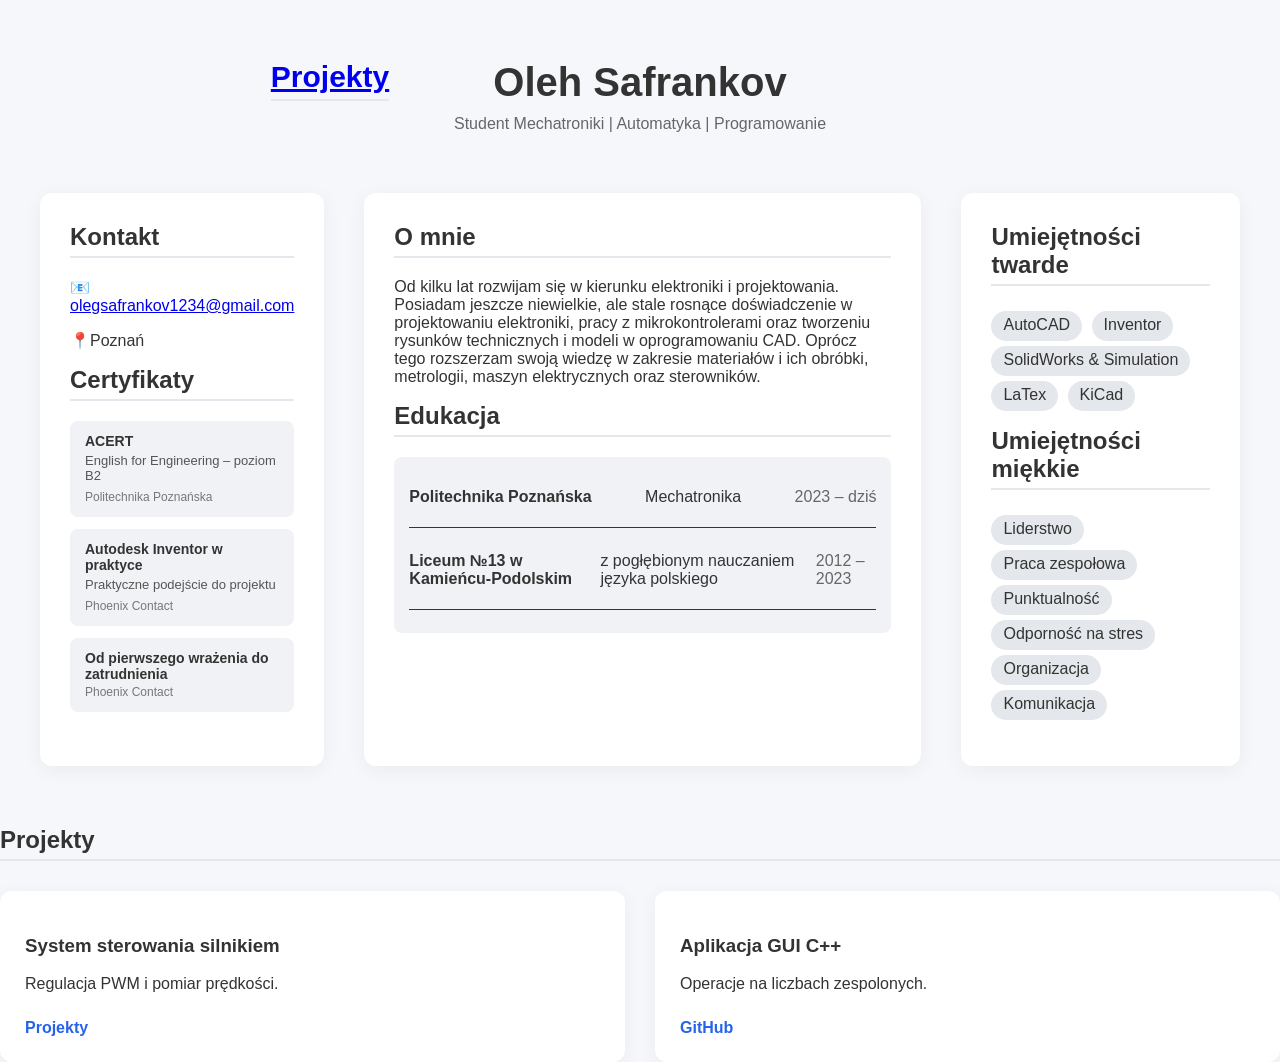
==== index.html @ 41543ead "update" ====
<!DOCTYPE html>
<html lang="pl">
<head>
    <meta charset="UTF-8">
    <title>CV - Oleh Safrankov</title>
    <meta name="viewport" content="width=device-width, initial-scale=1.0">
    <link rel="stylesheet" href="css/style.css">
</head>
<body>

<header class="top-header">
    <h2><a href="#projekty">Projekty</a></h2>
    <div class="top-header-main">
        <h1>Oleh Safrankov</h1>
     <p>Student Mechatroniki | Automatyka | Programowanie</p>

    </div>   
</header>

<section class="main-grid">

    <div class="left">
        <h2>Kontakt</h2>
        <p>📧 <a href="mailto:olegsafrankov1234@gmail.com">olegsafrankov1234@gmail.com</a></p>
        <p>📍Poznań</p>
        <h2>Certyfikaty</h2>

                <div class="cert-list">

    <div class="cert">
        <strong>ACERT</strong>
        <p>English for Engineering – poziom B2</p>
        <span>Politechnika Poznańska</span>
    </div>

    <div class="cert">
        <strong>Autodesk Inventor w praktyce</strong>
        <p>Praktyczne podejście do projektu</p>
        <span>Phoenix Contact</span>
    </div>

    <div class="cert">
        <strong>Od pierwszego wrażenia do zatrudnienia</strong>
        <span>Phoenix Contact</span>
    </div>

</div>

    </div>

    <div class="center">
        <h2>O mnie</h2>
        <p>
        Od kilku lat rozwijam się w kierunku elektroniki i projektowania. 
        Posiadam jeszcze niewielkie, ale stale rosnące doświadczenie w projektowaniu elektroniki, 
        pracy z mikrokontrolerami oraz tworzeniu rysunków technicznych i modeli w oprogramowaniu CAD. 
        Oprócz tego rozszerzam swoją wiedzę w zakresie materiałów i ich obróbki, 
        metrologii, maszyn elektrycznych oraz sterowników.
        </p>

        <h2>Edukacja</h2>
        <div class="card">
<div class="edu-line">
    <p><strong>Politechnika Poznańska</strong></p>
    <span class="edu-name">Mechatronika</span>
    <span class="edu-date">2023 – dziś</span>
</div>

<div class="edu-line">
    <p><strong>Liceum №13 w Kamieńcu-Podolskim</strong></p>
    <span class="edu-name">z pogłębionym nauczaniem języka polskiego</span>
    <span class="edu-date">2012 – 2023</span>
</div>

        </div>
    </div>

    <div class="right">

        <h2>Umiejętności twarde</h2>
        <ul class="skills">
            <li>AutoCAD</li>
            <li>Inventor</li>
            <li>SolidWorks & Simulation</li>
            <li>LaTex</li>
            <li>KiCad</li>
        </ul>



        <h2>Umiejętności miękkie</h2>
        <ul class="skills">
            <li>Liderstwo</li>
            <li>Praca zespołowa</li>
            <li>Punktualność</li>
            <li>Odporność na stres</li>
            <li>Organizacja</li>
            <li>Komunikacja</li>
        </ul>
       

    </div>

</section>

<section id="projekty" class="projects">
    <h2>Projekty</h2>

    <div class="project-grid">
        <div class="project">
            <h3>System sterowania silnikiem</h3>
            <p>Regulacja PWM i pomiar prędkości.</p>
            <a href="projekty.html">Projekty</a>
        </div>

        <div class="project">
            <h3>Aplikacja GUI C++</h3>
            <p>Operacje na liczbach zespolonych.</p>
            <a href="#">GitHub</a>
        </div>
    </div>
</section>

</body>
</html>
---- css/style.css ----
body {
    margin: 0;
    font-family: 'Segoe UI', sans-serif;
    background: #f5f7fa;
    color: #333;
}

html {
    scroll-behavior: smooth;
}

/* HEADER */
.top-header {
    position: relative;
    max-width: 1200px;
    margin: 60px auto;
    padding: 0 20px;
}

.top-header-main {
    text-align: center;
}
.top-header h1 {
    margin: 0;
    font-size: 40px;
}
.top-header h2 {
    position: absolute;
    left: 25%;
    transform: translateX(-50%);
    margin: 0;
    font-size: 30px;
}
.top-header p {
    margin-top: 10px;
    color: #666;
}

.top-header a:hover{
    color: #2563eb;
}

/* GRID */
.main-grid {
    max-width: 1200px;
    margin: 60px auto;
    display: grid;
    grid-template-columns: 1fr 2fr 1fr;
    gap: 40px;
    padding: 0 20px;
}

.left, .center, .right {
    background: white;
    padding: 30px;
    border-radius: 12px;
    box-shadow: 0 4px 20px rgba(0,0,0,0.05);
}

h2 {
    margin-top: 0;
        border-bottom:2px solid #e4e7eb;
    padding-bottom:5px;
}

.card {
    background: #f0f2f5;
    padding: 15px;
    border-radius: 8px;
    margin-top: 15px;
}

.skills {
    list-style: none;
    padding: 0;
}

.skills li {
    background: #e4e7eb;
    display: inline-block;
    padding: 5px 12px 7px 12px;
    margin: 5px 5px 0 0;
    border-radius: 20px;
}

.cert-list{
    display: flex;
    flex-direction: column;
    gap: 12px;
    margin-top: 10px;
}

.cert{
    background:#f0f2f5;
    padding:12px 15px;
    border-radius:8px;
}

.cert strong{
    display:block;
    font-size:14px;
}

.cert p{
    margin:4px 0;
    font-size:13px;
    color:#555;
}

.cert span{
    font-size:12px;
    color:#777;
}і


/* PROJECTS */
.projects {
    max-width: 1200px;
    margin: 80px auto;
    padding: 0 20px;
}

.project-grid {
    display: grid;
    grid-template-columns: repeat(auto-fit, minmax(280px, 1fr));
    gap: 30px;
    margin-top: 30px;
}

.project {
    background: white;
    padding: 25px;
    border-radius: 12px;
    box-shadow: 0 4px 20px rgba(0,0,0,0.05);
    transition: 0.3s ease;
}

.project:hover {
    transform: translateY(-5px);
}

.project a {
    display: inline-block;
    margin-top: 10px;
    text-decoration: none;
    color: #2563eb;
    font-weight: bold;
}

.edu-line {
    display: flex;
    justify-content: space-between;
    align-items: center;
    border-bottom: 1px solid #383434;
    padding-bottom: 5px;
    margin-bottom: 8px;
}

.edu-date {
    color: #666;
    font-weight: 500;
}

/* RESPONSIVE */
@media (max-width: 1000px) {
    .main-grid {
        grid-template-columns: 1fr;
    }
}
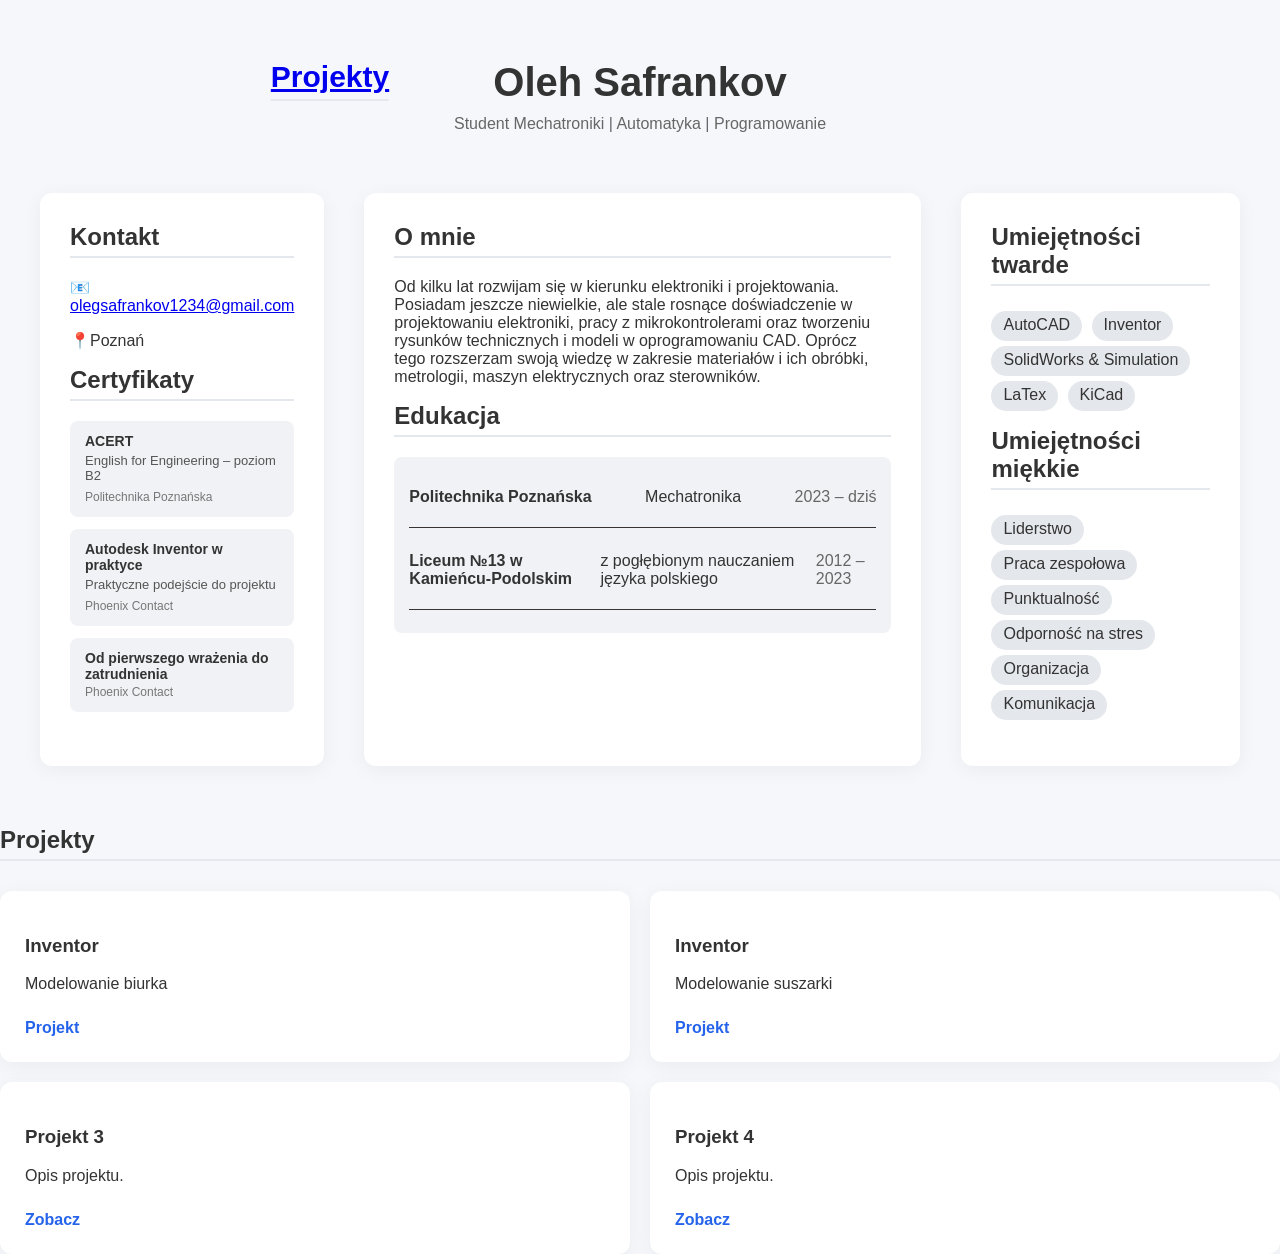
==== commit 481d80df: "update" ====
--- a/index.html
+++ b/index.html
@@ -108,15 +108,27 @@
 
     <div class="project-grid">
         <div class="project">
-            <h3>System sterowania silnikiem</h3>
-            <p>Regulacja PWM i pomiar prędkości.</p>
-            <a href="projekty.html">Projekty</a>
+            <h3>Inventor</h3>
+            <p>Modelowanie biurka</p>
+            <a href="projekty.html">Projekt</a>
         </div>
 
         <div class="project">
-            <h3>Aplikacja GUI C++</h3>
-            <p>Operacje na liczbach zespolonych.</p>
-            <a href="#">GitHub</a>
+            <h3>Inventor</h3>
+            <p>Modelowanie suszarki</p>
+            <a href="suszarka.html">Projekt</a>
+        </div>
+
+        <div class="project">
+            <h3>Projekt 3</h3>
+            <p>Opis projektu.</p>
+            <a href="projekty.html">Zobacz</a>
+        </div>
+
+        <div class="project">
+            <h3>Projekt 4</h3>
+            <p>Opis projektu.</p>
+            <a href="#">Zobacz</a>
         </div>
     </div>
 </section>
--- a/css/style.css
+++ b/css/style.css
@@ -122,8 +122,8 @@
 
 .project-grid {
     display: grid;
-    grid-template-columns: repeat(auto-fit, minmax(280px, 1fr));
-    gap: 30px;
+     grid-template-columns: repeat(2, 1fr);
+    gap: 20px;
     margin-top: 30px;
 }
 
@@ -167,3 +167,69 @@
         grid-template-columns: 1fr;
     }
 }
+
+
+
+
+
+.project-with-video {
+    display: flex;
+    flex-wrap: wrap; 
+    gap: 40px;
+    align-items: flex-start;
+    margin: 40px 0;
+    padding: 0 20px;
+}
+
+.project-text {
+    flex: 1; 
+    min-width: 280px;
+    padding-left: 10px;  
+    padding-right: 10px;
+}
+
+.project-text h3 {
+    margin-top: 0;
+}
+
+.project-text p {
+    line-height: 1.5;
+    margin: 10px 0 15px 0;
+}
+
+.github-link {
+    display: inline-block;
+    text-decoration: none;
+    padding: 8px 15px;
+    background: #2563eb;
+    color: white;
+    border-radius: 6px;
+    transition: 0.3s;
+}
+
+.github-link:hover {
+    background: #1d4ed8;
+}
+
+.project-video {
+    flex: 1;
+    min-width: 280px;
+}
+
+.project-video iframe {
+    width: 100%;
+    height: 315px; 
+    border-radius: 8px;
+}
+
+
+.project-3d {
+    display: flex;
+    justify-content: center;
+    margin-top: 40px;
+}
+
+.project-3d iframe {
+    max-width: 100%;
+    border-radius: 10px;
+}
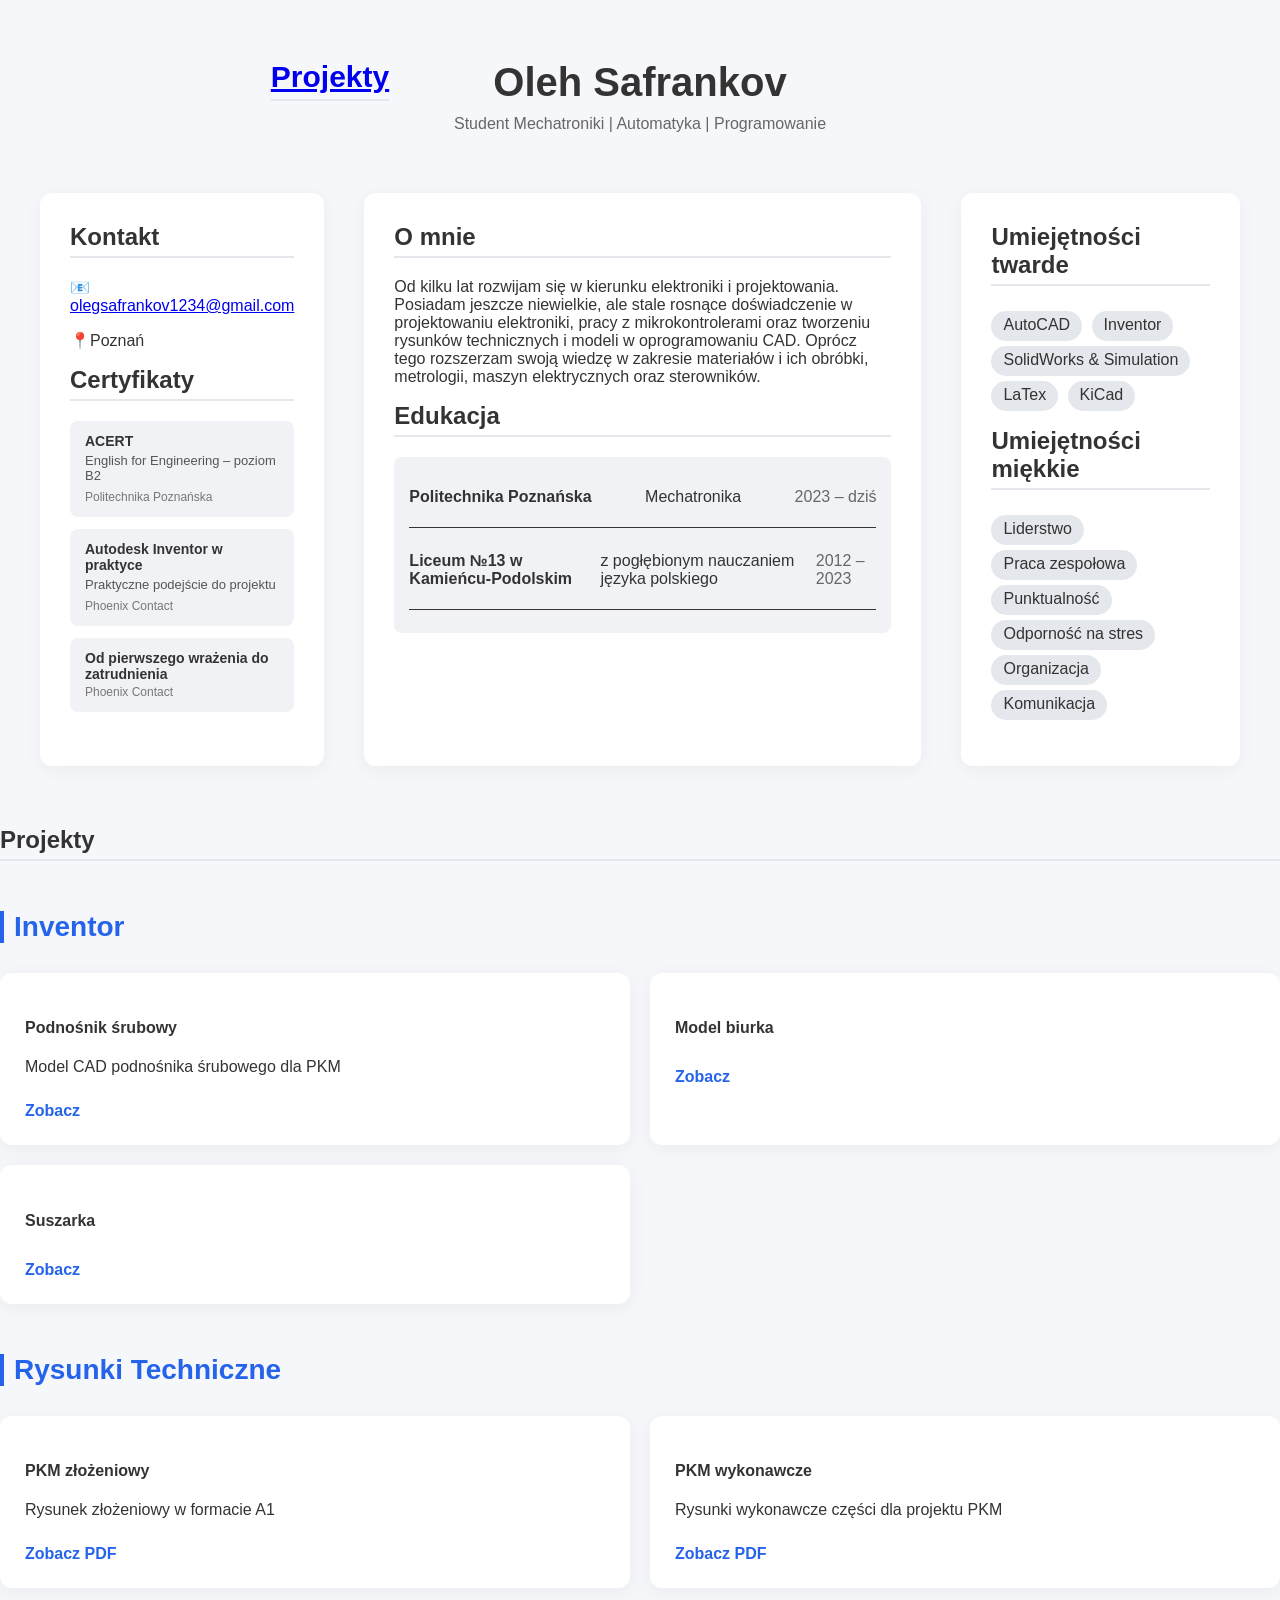
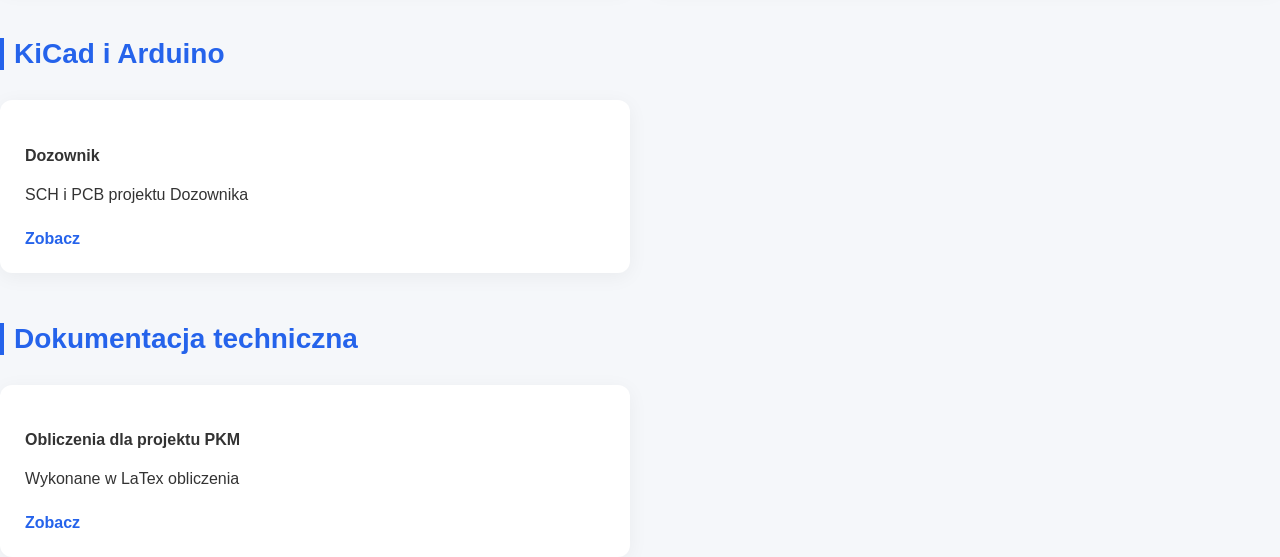
==== commit a566cef4: "alpha version" ====
--- a/index.html
+++ b/index.html
@@ -106,31 +106,67 @@
 <section id="projekty" class="projects">
     <h2>Projekty</h2>
 
+    <!-- Kategoria Inventor -->
+    <h3 class="project-category">Inventor</h3>
     <div class="project-grid">
+
         <div class="project">
-            <h3>Inventor</h3>
-            <p>Modelowanie biurka</p>
-            <a href="projekty.html">Projekt</a>
+            <h4>Podnośnik śrubowy</h4>
+            <p>Model CAD podnośnika śrubowego dla PKM</p>
+            <a href="#">Zobacz</a>
         </div>
 
-        <div class="project">
-            <h3>Inventor</h3>
-            <p>Modelowanie suszarki</p>
-            <a href="suszarka.html">Projekt</a>
-        </div>
 
         <div class="project">
-            <h3>Projekt 3</h3>
-            <p>Opis projektu.</p>
+            <h4>Model biurka</h4>
             <a href="projekty.html">Zobacz</a>
         </div>
 
         <div class="project">
-            <h3>Projekt 4</h3>
-            <p>Opis projektu.</p>
+            <h4>Suszarka</h4>
+            <a href="suszarka.html">Zobacz</a>
+        </div>
+    </div>
+
+    <!-- Kategoria Rysunki Techniczne -->
+    <h3 class="project-category">Rysunki Techniczne</h3>
+    <div class="project-grid">
+        <div class="project">
+            <h4>PKM złożeniowy</h4>
+            <p>Rysunek złożeniowy w formacie A1</p>
+            <a href="pkm.html" target="_blank">Zobacz PDF</a>
+        </div>
+
+        <div class="project">
+            <h4>PKM wykonawcze</h4>
+            <p>Rysunki wykonawcze części dla projektu PKM</p>
+            <a href="pkm_r_wyk.html" target="_blank">Zobacz PDF</a>
+        </div>
+    </div>
+
+    <!-- Kategoria KiCad i Arduino -->
+    <h3 class="project-category">KiCad i Arduino</h3>
+    <div class="project-grid">
+        <div class="project">
+            <h4>Dozownik</h4>
+            <p>SCH i PCB projektu Dozownika</p>
             <a href="#">Zobacz</a>
         </div>
     </div>
+
+    <!-- Dokumentacja techniczna -->
+    <h3 class="project-category">Dokumentacja techniczna</h3>
+    <div class="project-grid">
+        <div class="project">
+            <h4>Obliczenia dla projektu PKM</h4>
+            <p>Wykonane w LaTex obliczenia</p>
+            <a href="#">Zobacz</a>
+        </div>
+    </div>
+
+
+
+
 </section>
 
 </body>
--- a/css/style.css
+++ b/css/style.css
@@ -169,7 +169,15 @@
 }
 
 
-
+.project-category {
+    margin-top: 50px;
+    margin-bottom: 20px;
+    font-size: 28px;
+    color: #2563eb;
+    text-align: left;
+    border-left: 4px solid #2563eb;
+    padding-left: 10px;
+}
 
 
 .project-with-video {
@@ -232,4 +240,23 @@
 .project-3d iframe {
     max-width: 100%;
     border-radius: 10px;
+}
+
+.pdf-viewer{
+    display:flex;
+    justify-content:center;
+    margin-top:40px;
+}
+
+.pdf-slider{
+    display:flex;
+    align-items:center;
+    justify-content:center;
+    gap:10px;
+    margin-top:30px;
+}
+
+.pdf-slider iframe{
+    border:1px solid #ccc;
+    border-radius:8px;
 }
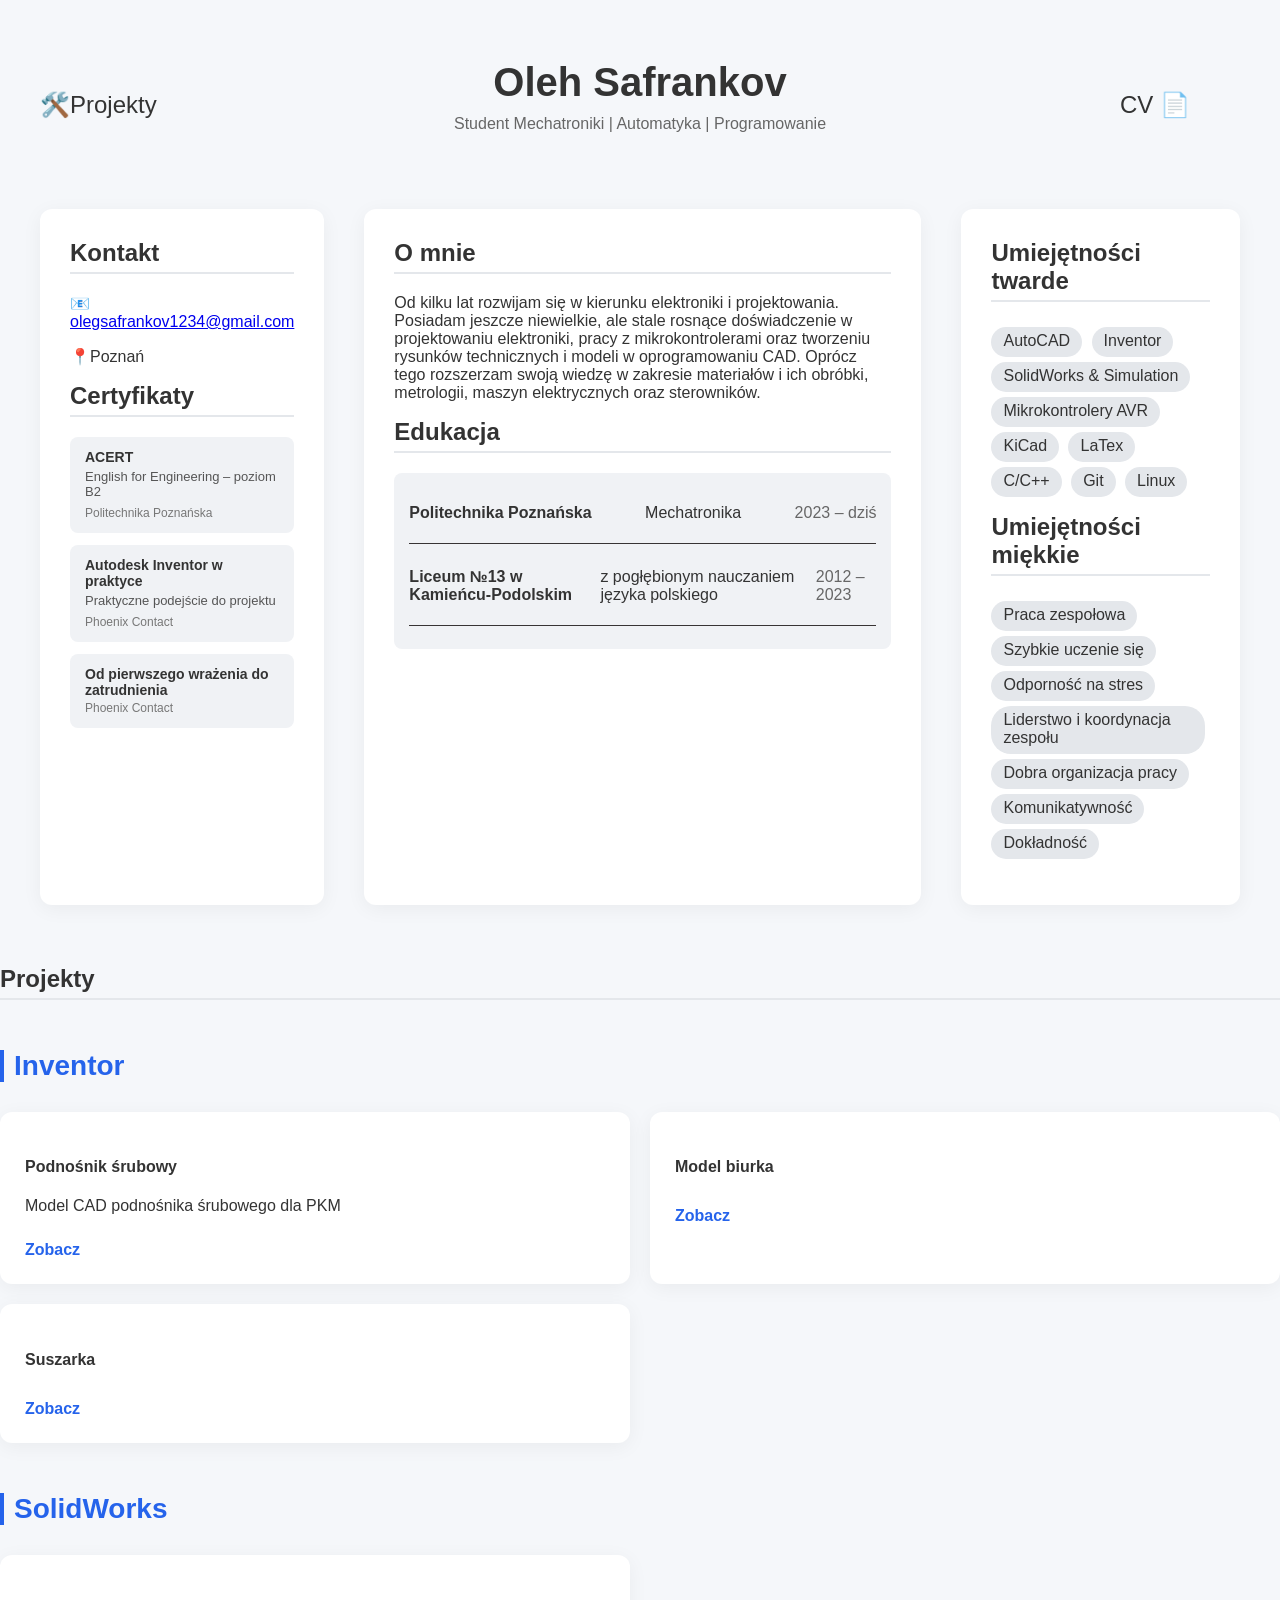
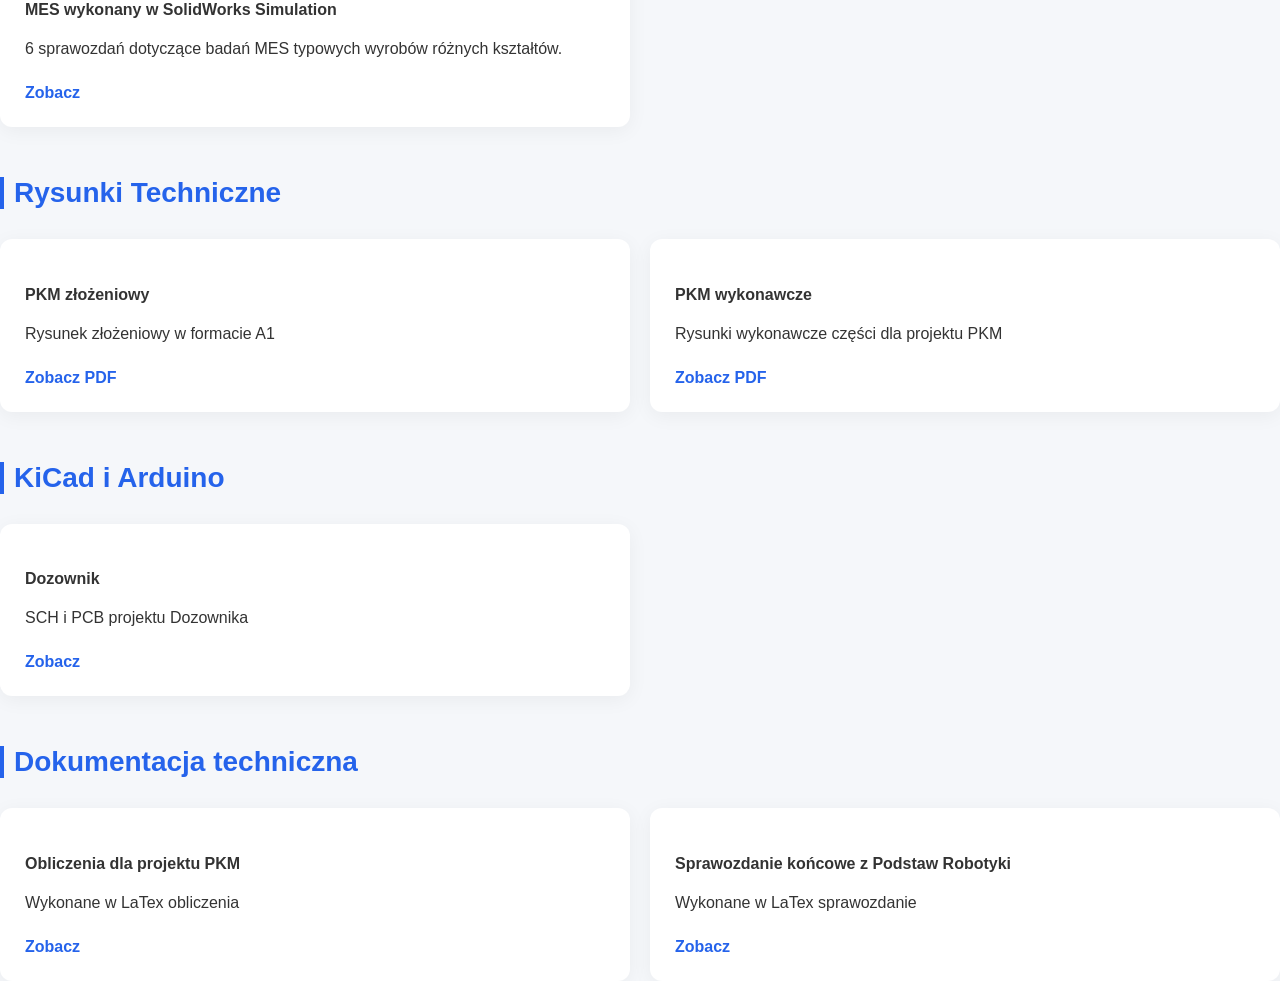
==== commit 5b9dfe04: "beta v 0.1" ====
--- a/index.html
+++ b/index.html
@@ -9,12 +9,20 @@
 <body>
 
 <header class="top-header">
-    <h2><a href="#projekty">Projekty</a></h2>
+
+    <div class="nav-left">
+        <a href="#projekty">🛠️Projekty</a>
+    </div>
+
     <div class="top-header-main">
         <h1>Oleh Safrankov</h1>
-     <p>Student Mechatroniki | Automatyka | Programowanie</p>
-
-    </div>   
+        <p>Student Mechatroniki | Automatyka | Programowanie</p>
+    </div>
+
+    <div class="nav-right">
+        <a href="pdf/Safrankov_CV_1.pdf" target="_blank">CV 📄</a>
+    </div>
+
 </header>
 
 <section class="main-grid">
@@ -82,20 +90,25 @@
             <li>AutoCAD</li>
             <li>Inventor</li>
             <li>SolidWorks & Simulation</li>
+            <li>Mikrokontrolery AVR</li>
+            <li>KiCad</li>
             <li>LaTex</li>
-            <li>KiCad</li>
+            <li>C/C++</li>
+            <li>Git</li>
+            <li>Linux</li>
         </ul>
 
 
 
         <h2>Umiejętności miękkie</h2>
         <ul class="skills">
-            <li>Liderstwo</li>
             <li>Praca zespołowa</li>
-            <li>Punktualność</li>
+            <li>Szybkie uczenie się</li>
             <li>Odporność na stres</li>
-            <li>Organizacja</li>
-            <li>Komunikacja</li>
+            <li>Liderstwo i koordynacja zespołu</li>
+            <li>Dobra organizacja pracy</li>
+            <li>Komunikatywność</li>
+            <li>Dokładność</li>
         </ul>
        
 
@@ -113,7 +126,7 @@
         <div class="project">
             <h4>Podnośnik śrubowy</h4>
             <p>Model CAD podnośnika śrubowego dla PKM</p>
-            <a href="#">Zobacz</a>
+            <a href="podnosnik_srubowy.html">Zobacz</a>
         </div>
 
 
@@ -127,6 +140,18 @@
             <a href="suszarka.html">Zobacz</a>
         </div>
     </div>
+
+
+    <h3 class="project-category">SolidWorks</h3>
+    <div class="project-grid">
+        <div class="project">
+            <h4>MES wykonany w SolidWorks Simulation</h4>
+            <p>6 sprawozdań dotyczące badań MES typowych wyrobów różnych kształtów.</p>
+            <a href="mes.html">Zobacz</a>
+        </div>
+    </div>
+
+
 
     <!-- Kategoria Rysunki Techniczne -->
     <h3 class="project-category">Rysunki Techniczne</h3>
@@ -150,7 +175,7 @@
         <div class="project">
             <h4>Dozownik</h4>
             <p>SCH i PCB projektu Dozownika</p>
-            <a href="#">Zobacz</a>
+            <a href="dozownik.html">Zobacz</a>
         </div>
     </div>
 
@@ -160,7 +185,13 @@
         <div class="project">
             <h4>Obliczenia dla projektu PKM</h4>
             <p>Wykonane w LaTex obliczenia</p>
-            <a href="#">Zobacz</a>
+            <a href="dokumentacja_pkm.html">Zobacz</a>
+        </div>
+
+                <div class="project">
+            <h4>Sprawozdanie końcowe z Podstaw Robotyki</h4>
+            <p>Wykonane w LaTex sprawozdanie</p>
+            <a href="robotyka.html">Zobacz</a>
         </div>
     </div>
 
--- a/css/style.css
+++ b/css/style.css
@@ -10,15 +10,33 @@
 }
 
 /* HEADER */
-.top-header {
-    position: relative;
-    max-width: 1200px;
-    margin: 60px auto;
-    padding: 0 20px;
-}
-
-.top-header-main {
-    text-align: center;
+.top-header{
+    display:flex;
+    justify-content:space-between;
+    align-items:center;
+    max-width:1200px;
+    margin:60px auto;
+    padding:0 20px;
+}
+
+.top-header-main{
+    text-align:center;
+}
+
+.nav-left,
+.nav-right{
+    width:120px;
+}
+
+.nav-left a,
+.nav-right a{
+    font-size:24px;
+    text-decoration:none;
+    color:#333;
+}
+.nav-left a:hover,
+.nav-right a:hover{
+    color:#2563eb;
 }
 .top-header h1 {
     margin: 0;
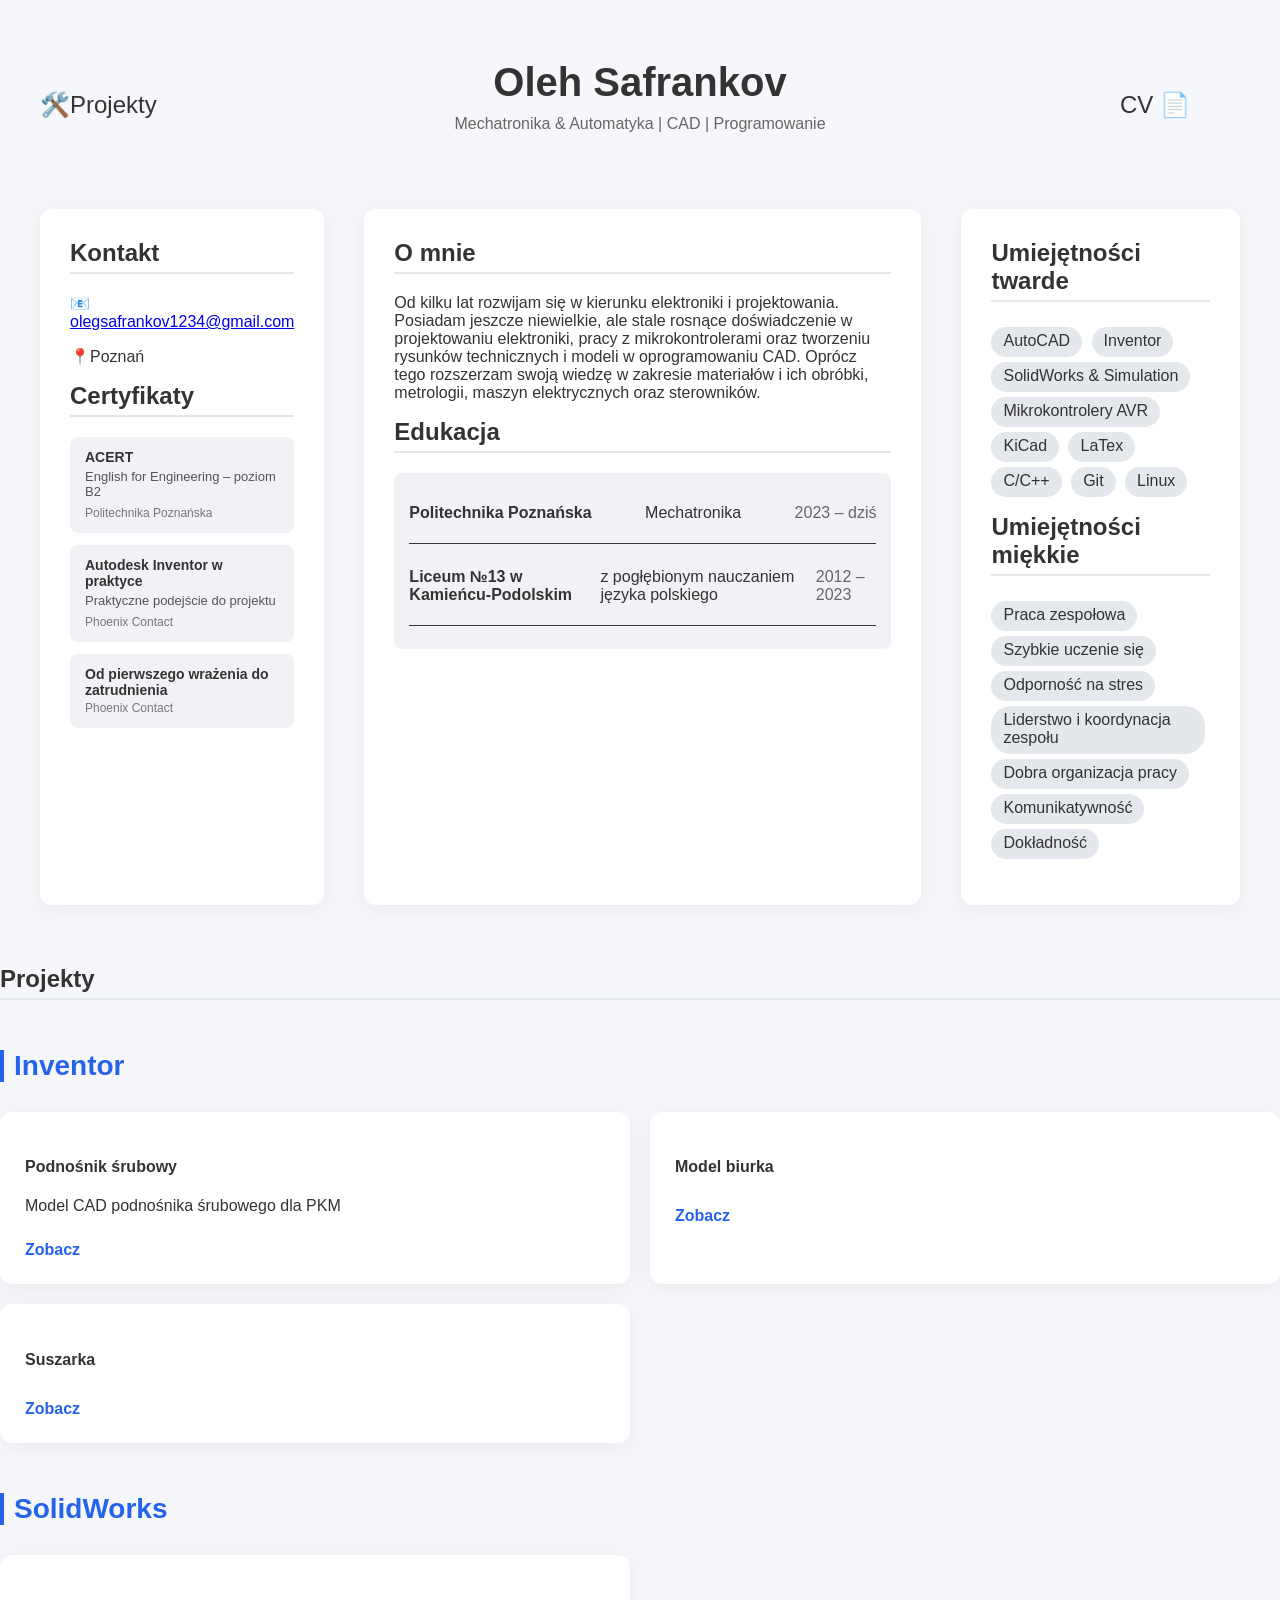
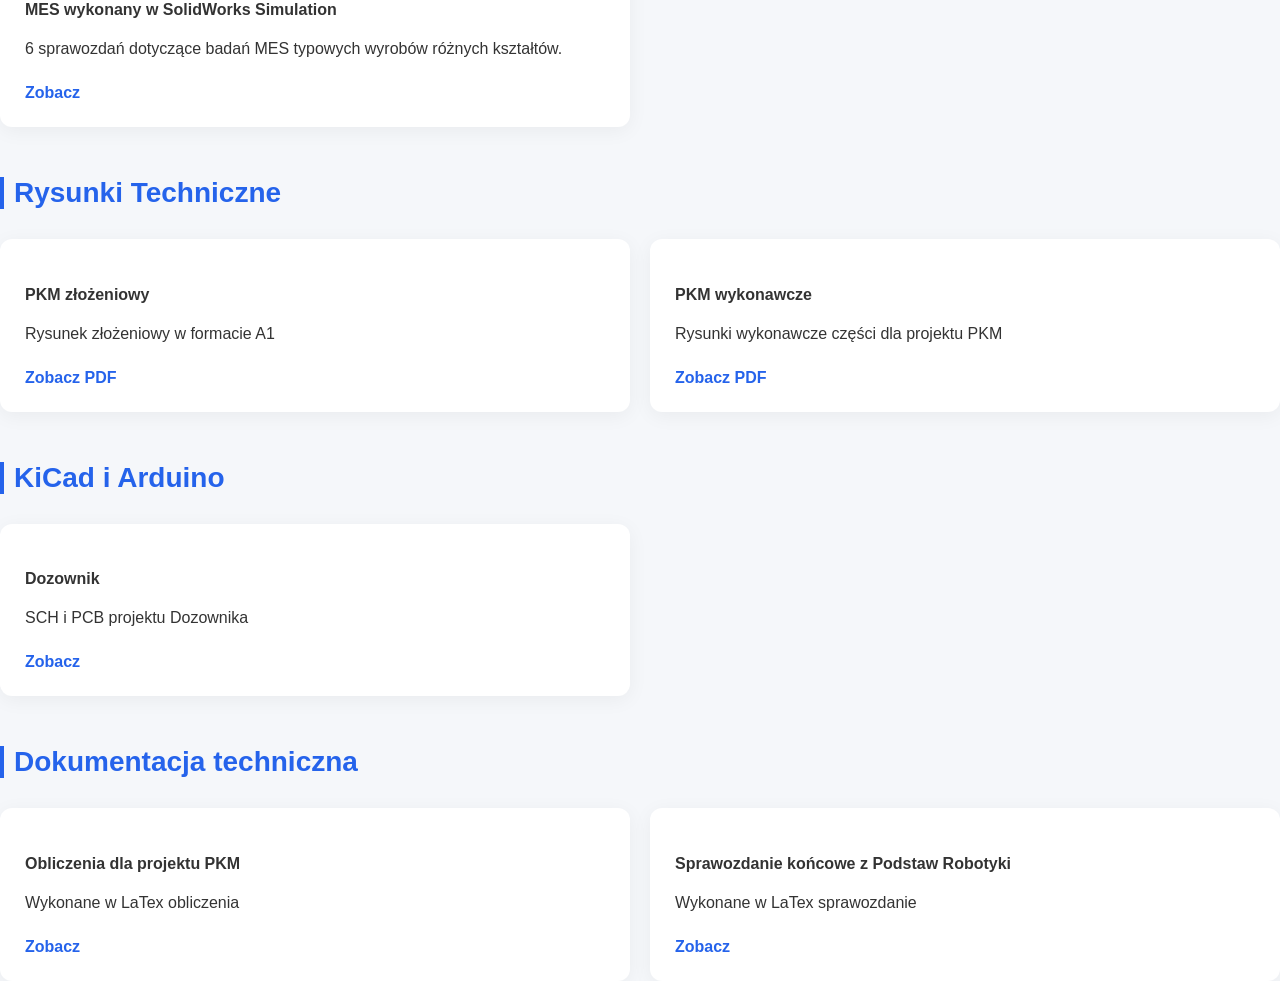
==== commit 61d56bab: "update" ====
--- a/index.html
+++ b/index.html
@@ -16,7 +16,7 @@
 
     <div class="top-header-main">
         <h1>Oleh Safrankov</h1>
-        <p>Student Mechatroniki | Automatyka | Programowanie</p>
+        <p>Mechatronika & Automatyka | CAD | Programowanie</p>
     </div>
 
     <div class="nav-right">
@@ -119,7 +119,6 @@
 <section id="projekty" class="projects">
     <h2>Projekty</h2>
 
-    <!-- Kategoria Inventor -->
     <h3 class="project-category">Inventor</h3>
     <div class="project-grid">
 
@@ -153,7 +152,6 @@
 
 
 
-    <!-- Kategoria Rysunki Techniczne -->
     <h3 class="project-category">Rysunki Techniczne</h3>
     <div class="project-grid">
         <div class="project">
@@ -169,7 +167,6 @@
         </div>
     </div>
 
-    <!-- Kategoria KiCad i Arduino -->
     <h3 class="project-category">KiCad i Arduino</h3>
     <div class="project-grid">
         <div class="project">
@@ -179,7 +176,6 @@
         </div>
     </div>
 
-    <!-- Dokumentacja techniczna -->
     <h3 class="project-category">Dokumentacja techniczna</h3>
     <div class="project-grid">
         <div class="project">
